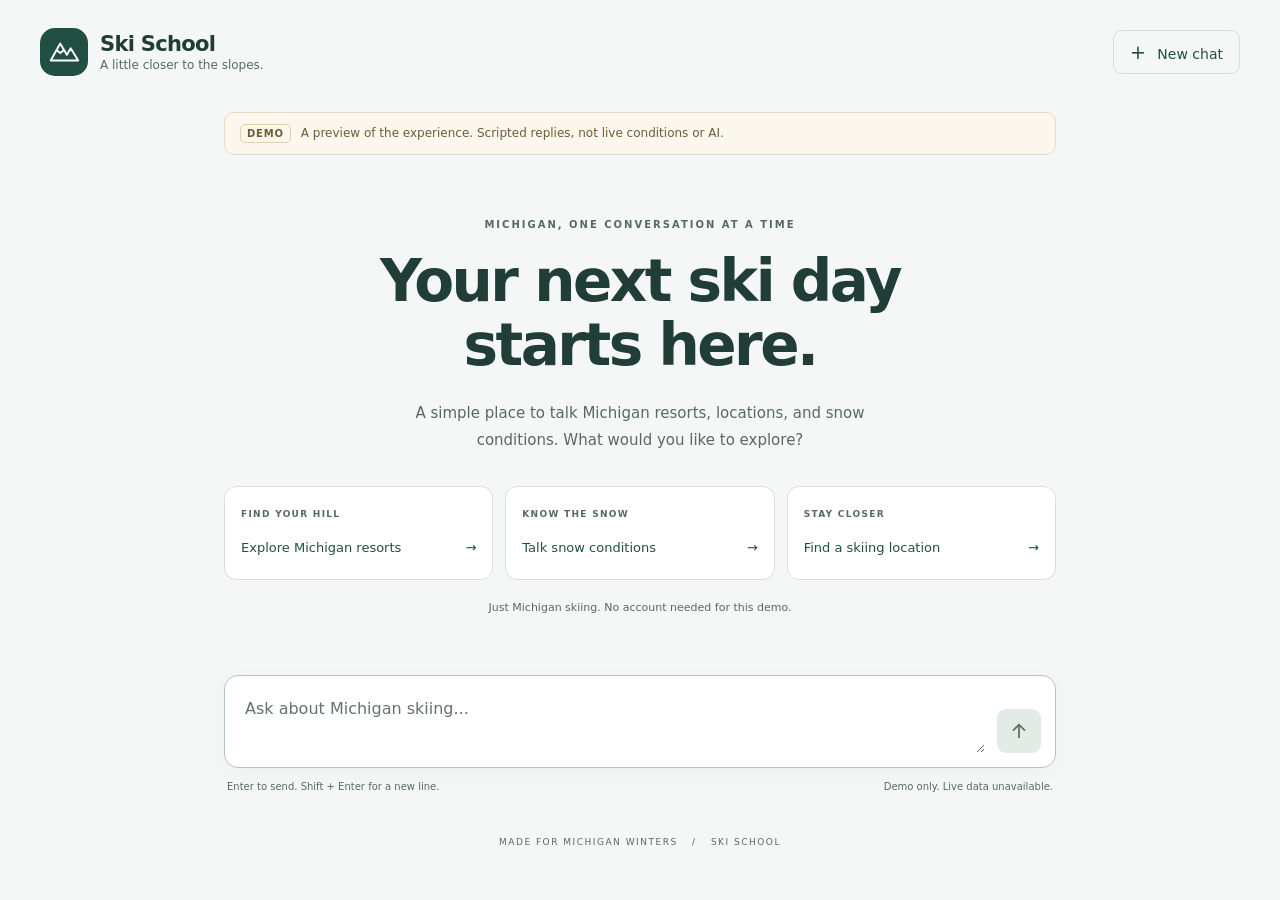
==== src/frontend/index.html @ 6df05724 "Add Michigan skiing chat UI mockup Co-authored-by: Copilot <223556219+Copilot@users.noreply.github.c" ====
<!doctype html>
<html lang="en">
  <head>
    <meta charset="utf-8">
    <meta name="viewport" content="width=device-width, initial-scale=1">
    <meta name="theme-color" content="#f5f7f6">
    <title>Ski School | Michigan skiing chat</title>
    <link rel="icon" href="data:,">
    <link rel="stylesheet" href="./styles.css">
    <script src="./app.js" defer></script>
  </head>
  <body>
    <header class="site-header">
      <a class="brand" href="./" aria-label="Ski School home">
        <span class="brand-mark" aria-hidden="true">
          <svg viewBox="0 0 40 40" fill="none">
            <path d="m6 29 10-18 7 12 4-7 8 13H6Z" stroke="currentColor" stroke-width="2" stroke-linejoin="round"/>
            <path d="m12 18 4 3 4-3" stroke="currentColor" stroke-width="2"/>
          </svg>
        </span>
        <span><span class="brand-name">Ski School</span><span class="brand-subtitle">A little closer to the slopes.</span></span>
      </a>
      <button id="reset" class="reset-button" type="button">
        <span aria-hidden="true">+</span> New chat
      </button>
    </header>

    <main class="chat-shell">
      <div class="demo-banner">
        <span class="demo-badge">Demo</span>
        <p>A preview of the experience. Scripted replies, not live conditions or AI.</p>
      </div>

      <section id="welcome" class="welcome" aria-labelledby="welcome-title">
        <p class="eyebrow">MICHIGAN, ONE CONVERSATION AT A TIME</p>
        <h1 id="welcome-title">Your next ski day<br>starts here.</h1>
        <p class="welcome-copy">A simple place to talk Michigan resorts, locations, and snow conditions. What would you like to explore?</p>
        <div class="suggestions" aria-label="Suggested prompts">
          <button class="suggestion" type="button" data-prompt="Help me explore Michigan ski resorts.">
            <span class="suggestion-category">FIND YOUR HILL</span>
            <span>Explore Michigan resorts <span aria-hidden="true">&rarr;</span></span>
          </button>
          <button class="suggestion" type="button" data-prompt="What should I check about snow conditions in Michigan?">
            <span class="suggestion-category">KNOW THE SNOW</span>
            <span>Talk snow conditions <span aria-hidden="true">&rarr;</span></span>
          </button>
          <button class="suggestion" type="button" data-prompt="Help me narrow down a skiing location in Michigan.">
            <span class="suggestion-category">STAY CLOSER</span>
            <span>Find a skiing location <span aria-hidden="true">&rarr;</span></span>
          </button>
        </div>
        <p class="welcome-note">Just Michigan skiing. No account needed for this demo.</p>
      </section>

      <section id="conversation" class="conversation" aria-label="Chat conversation" hidden>
        <h1 class="sr-only">Michigan skiing chat</h1>
        <div id="messages" role="log" aria-label="Messages" aria-live="polite" aria-relevant="additions"></div>
      </section>

      <div class="composer-area">
        <p id="reply-status" class="reply-status" role="status" aria-live="polite"></p>
        <form id="chat-form" class="composer">
          <label class="sr-only" for="message">Your message about Michigan skiing</label>
          <textarea id="message" name="message" rows="2" maxlength="2000" placeholder="Ask about Michigan skiing..." aria-describedby="composer-help" required></textarea>
          <button id="send" class="send-button" type="submit" aria-label="Send message" disabled>
            <svg viewBox="0 0 24 24" fill="none" aria-hidden="true">
              <path d="M12 19V5m-6 6 6-6 6 6" stroke="currentColor" stroke-width="2" stroke-linecap="round" stroke-linejoin="round"/>
            </svg>
          </button>
        </form>
        <div id="composer-help" class="composer-help">
          <span>Enter to send. Shift + Enter for a new line.</span>
          <span>Demo only. Live data unavailable.</span>
        </div>
      </div>
    </main>
    <footer class="site-footer">MADE FOR MICHIGAN WINTERS <span aria-hidden="true">/</span> SKI SCHOOL</footer>
    <noscript><p class="noscript-notice">This chat demo needs JavaScript. Enable it to try the suggested prompts and scripted replies.</p></noscript>
  </body>
</html>
---- src/frontend/styles.css ----
:root {
  color-scheme: light;
  font-family: system-ui, -apple-system, BlinkMacSystemFont, "Segoe UI", sans-serif;
  color: #203d38;
  background: #f5f7f6;
  font-synthesis: none;
  --muted: #566a63;
  --green: #214f43;
  --border: #d7e0da;
}

* { box-sizing: border-box; }
body { margin: 0; min-height: 100vh; min-height: 100dvh; }
button, textarea { font: inherit; }
button, a, textarea { -webkit-tap-highlight-color: transparent; }
button { cursor: pointer; }
button:disabled { cursor: default; }
button:focus-visible, a:focus-visible, textarea:focus-visible {
  outline: 3px solid #ac5c27;
  outline-offset: 4px;
}
[hidden] { display: none !important; }

.site-header {
  max-width: 1280px;
  margin: auto;
  padding: 28px 40px;
  display: flex;
  align-items: center;
  justify-content: space-between;
  gap: 20px;
}
.brand { display: flex; align-items: center; gap: 12px; color: inherit; text-decoration: none; }
.brand-mark { width: 48px; height: 48px; border-radius: 15px; background: var(--green); color: #fff; padding: 5px; }
.brand-mark svg { width: 100%; height: 100%; }
.brand-name { display: block; font-size: 21px; font-weight: 750; letter-spacing: -.7px; }
.brand-subtitle { display: block; font-size: 12px; color: var(--muted); margin-top: 2px; }
.reset-button { border: 1px solid var(--border); background: transparent; color: var(--green); padding: 10px 16px; border-radius: 9px; font-size: 14px; white-space: nowrap; min-height: 44px; }
.reset-button span { font-size: 19px; margin-right: 7px; }
.reset-button:hover { background: #e7eee9; }

.chat-shell { max-width: 880px; padding: 8px 24px 0; margin: auto; }
.demo-banner { display: flex; gap: 10px; align-items: center; border: 1px solid #e5dbc6; background: #fbf7ed; padding: 11px 15px; border-radius: 10px; }
.demo-banner p { margin: 0; font-size: 12px; line-height: 1.6; color: #6f5b36; }
.demo-badge { border: 1px solid #dfcfac; border-radius: 5px; font-size: 10px; font-weight: 750; text-transform: uppercase; letter-spacing: .8px; padding: 3px 6px; color: #6f5b36; }
.welcome { padding: 64px 0 20px; text-align: center; }
.eyebrow { font-size: 10px; font-weight: 750; letter-spacing: 2px; color: var(--muted); margin: 0 0 20px; }
h1 { margin: 0; font-size: clamp(36px, 5vw, 58px); line-height: 1.1; font-weight: 650; letter-spacing: -2.5px; }
.welcome-copy { max-width: 480px; margin: 22px auto 32px; font-size: 15px; line-height: 1.8; color: var(--muted); }
.suggestions { display: grid; grid-template-columns: repeat(3, 1fr); gap: 12px; text-align: left; }
.suggestion { display: flex; flex-direction: column; gap: 17px; padding: 20px 16px; border: 1px solid var(--border); border-radius: 12px; background: #fff; color: var(--green); text-align: left; font-size: 13px; line-height: 1.6; }
.suggestion:hover:not(:disabled) { background: #edf3ee; border-color: #9fb6a8; }
.suggestion > span:last-child { display: flex; justify-content: space-between; gap: 10px; width: 100%; }
.suggestion-category { color: var(--muted); font-size: 9px; font-weight: 750; letter-spacing: 1.3px; }
.welcome-note { color: var(--muted); font-size: 11px; margin: 21px 0 0; }
.conversation { padding: 28px 0 0; }
.message { max-width: 90%; margin-bottom: 24px; }
.message-label { font-size: 11px; font-weight: 750; margin: 0 0 8px 2px; color: var(--muted); }
.message-body { margin: 0; padding: 19px 22px; background: #fff; border: 1px solid var(--border); border-radius: 3px 16px 16px; line-height: 1.8; font-size: 14px; white-space: pre-wrap; overflow-wrap: anywhere; }
.message-user { margin-left: auto; }
.message-user .message-label { text-align: right; }
.message-user .message-body { background: #e7eee9; border-color: #d3ded5; border-radius: 16px 3px 16px 16px; }
.composer-area { position: sticky; bottom: 0; padding: 12px 0 16px; background: #f5f7f6; }
.reply-status { min-height: 19px; margin: 0 0 10px; font-size: 12px; color: var(--muted); }
.composer { display: flex; gap: 12px; align-items: flex-end; background: #fff; padding: 14px; border: 1px solid #b5c7bb; border-radius: 14px; box-shadow: 0 5px 20px #203d3808; }
textarea { display: block; flex: 1; min-width: 0; resize: vertical; max-height: 240px; min-height: 48px; border: 0; background: transparent; padding: 6px; color: #203d38; line-height: 1.6; font-size: 16px; }
textarea::placeholder { color: #64736c; }
.send-button { display: grid; place-items: center; width: 44px; height: 44px; flex-shrink: 0; border: 0; border-radius: 9px; color: #fff; background: var(--green); }
.send-button svg { width: 22px; height: 22px; }
.send-button:hover:not(:disabled) { background: #163d32; }
.send-button:disabled { background: #e4eae6; color: #64736c; }
.composer-help { display: flex; flex-wrap: wrap; justify-content: space-between; gap: 6px 16px; font-size: 10px; line-height: 1.6; color: var(--muted); padding: 11px 3px 0; }
.site-footer { text-align: center; font-size: 9px; letter-spacing: 1.5px; color: var(--muted); padding: 26px 20px; }
.site-footer span { margin: 0 10px; }
.noscript-notice { padding: 16px; text-align: center; color: #6f5b36; background: #fbf7ed; }
.sr-only { position: absolute; width: 1px; height: 1px; padding: 0; margin: -1px; overflow: hidden; clip-path: inset(50%); white-space: nowrap; border: 0; }

@media (max-width: 600px) {
  .site-header { padding: 20px; gap: 10px; }
  .brand { gap: 9px; }
  .brand-mark { width: 40px; height: 40px; border-radius: 12px; }
  .brand-name { font-size: 19px; }
  .brand-subtitle { display: none; }
  .reset-button { padding: 8px 12px; font-size: 12px; }
  .chat-shell { padding: 4px 18px 0; }
  .demo-banner { align-items: flex-start; padding: 10px; }
  .demo-badge { margin-top: 2px; }
  .welcome { padding-top: 38px; }
  .eyebrow { font-size: 9px; letter-spacing: 1.3px; }
  h1 { letter-spacing: -1.5px; }
  .welcome-copy { font-size: 14px; margin: 18px auto 24px; }
  .suggestions { grid-template-columns: 1fr; gap: 8px; }
  .suggestion { padding: 14px 16px; gap: 5px; }
  .message { max-width: 96%; }
  .message-body { padding: 16px; }
  .composer { padding: 10px; gap: 8px; }
  .composer-help { font-size: 10px; }
  .site-footer { padding-top: 12px; font-size: 8px; letter-spacing: 1px; }
}
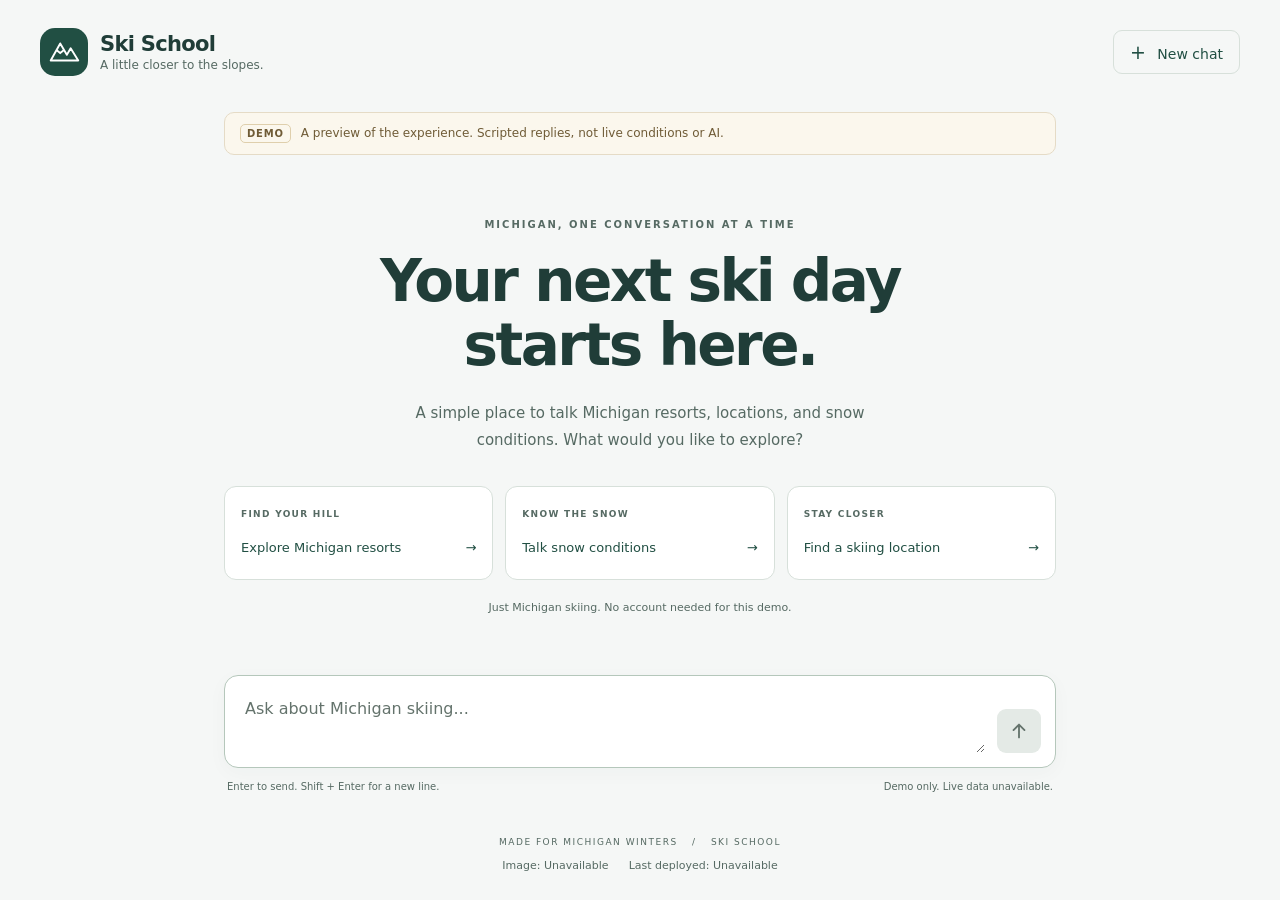
==== commit 533192a5: "Show deployment metadata in frontend Co-authored-by: Copilot <223556219+Copilot@users.noreply.github" ====
--- a/src/frontend/index.html
+++ b/src/frontend/index.html
@@ -74,7 +74,13 @@
         </div>
       </div>
     </main>
-    <footer class="site-footer">MADE FOR MICHIGAN WINTERS <span aria-hidden="true">/</span> SKI SCHOOL</footer>
+    <footer class="site-footer">
+      <div>MADE FOR MICHIGAN WINTERS <span aria-hidden="true">/</span> SKI SCHOOL</div>
+      <div class="deployment-info" aria-label="Deployment information">
+        <span>Image: <span id="deployment-image">Unavailable</span></span>
+        <span>Last deployed: <time id="deployment-time">Unavailable</time></span>
+      </div>
+    </footer>
     <noscript><p class="noscript-notice">This chat demo needs JavaScript. Enable it to try the suggested prompts and scripted replies.</p></noscript>
   </body>
 </html>
--- a/src/frontend/styles.css
+++ b/src/frontend/styles.css
@@ -71,7 +71,8 @@
 .send-button:disabled { background: #e4eae6; color: #64736c; }
 .composer-help { display: flex; flex-wrap: wrap; justify-content: space-between; gap: 6px 16px; font-size: 10px; line-height: 1.6; color: var(--muted); padding: 11px 3px 0; }
 .site-footer { text-align: center; font-size: 9px; letter-spacing: 1.5px; color: var(--muted); padding: 26px 20px; }
-.site-footer span { margin: 0 10px; }
+.site-footer > div:first-child span { margin: 0 10px; }
+.deployment-info { display: flex; flex-wrap: wrap; justify-content: center; gap: 6px 20px; margin-top: 12px; font-size: 11px; letter-spacing: normal; overflow-wrap: anywhere; }
 .noscript-notice { padding: 16px; text-align: center; color: #6f5b36; background: #fbf7ed; }
 .sr-only { position: absolute; width: 1px; height: 1px; padding: 0; margin: -1px; overflow: hidden; clip-path: inset(50%); white-space: nowrap; border: 0; }
 
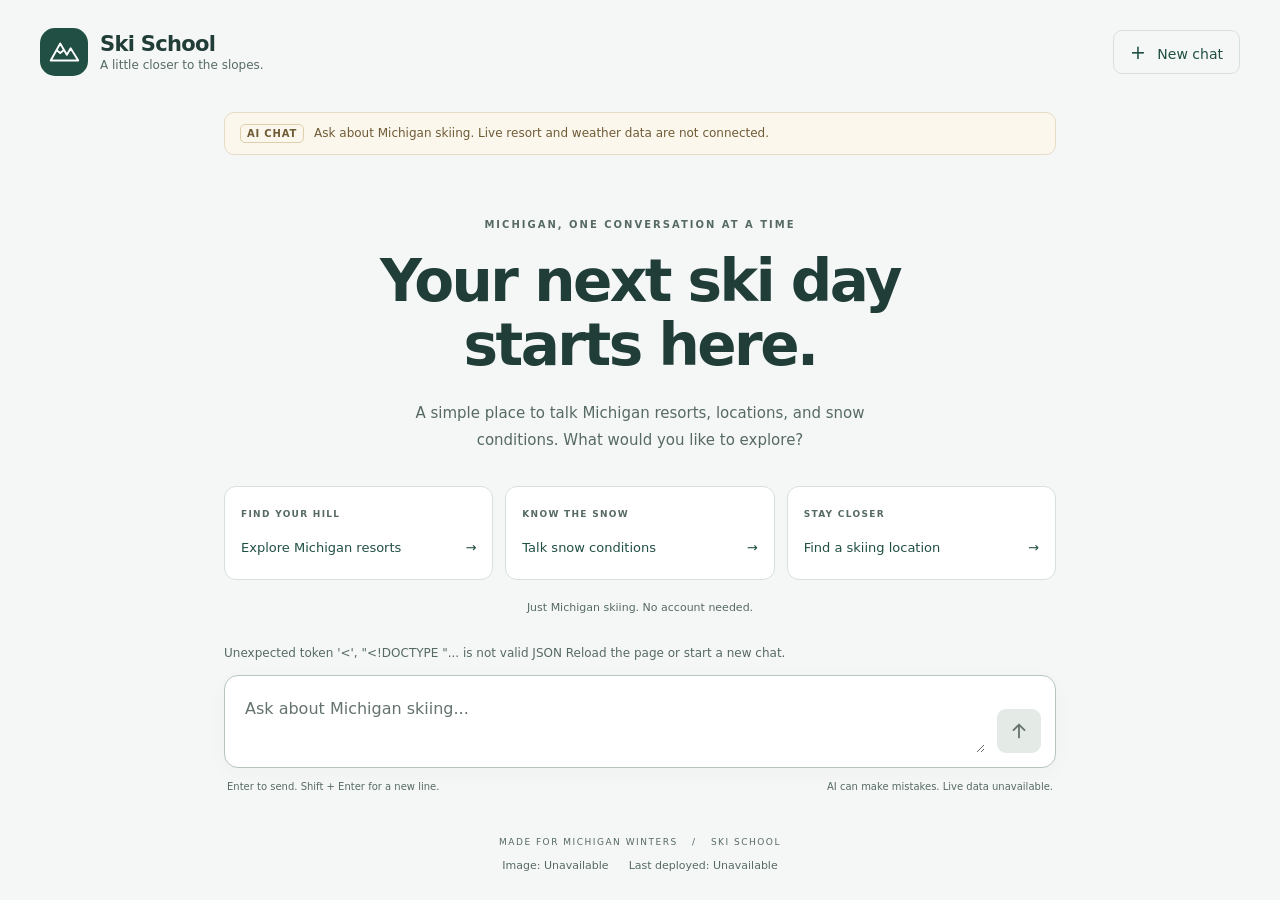
==== commit 9ed73272: "Connect frontend chat to hosted agent Co-authored-by: Copilot App <223556219+Copilot@users.noreply.g" ====
--- a/src/frontend/index.html
+++ b/src/frontend/index.html
@@ -27,8 +27,8 @@
 
     <main class="chat-shell">
       <div class="demo-banner">
-        <span class="demo-badge">Demo</span>
-        <p>A preview of the experience. Scripted replies, not live conditions or AI.</p>
+        <span class="demo-badge">AI chat</span>
+        <p>Ask about Michigan skiing. Live resort and weather data are not connected.</p>
       </div>
 
       <section id="welcome" class="welcome" aria-labelledby="welcome-title">
@@ -49,7 +49,7 @@
             <span>Find a skiing location <span aria-hidden="true">&rarr;</span></span>
           </button>
         </div>
-        <p class="welcome-note">Just Michigan skiing. No account needed for this demo.</p>
+        <p class="welcome-note">Just Michigan skiing. No account needed.</p>
       </section>
 
       <section id="conversation" class="conversation" aria-label="Chat conversation" hidden>
@@ -70,7 +70,7 @@
         </form>
         <div id="composer-help" class="composer-help">
           <span>Enter to send. Shift + Enter for a new line.</span>
-          <span>Demo only. Live data unavailable.</span>
+          <span>AI can make mistakes. Live data unavailable.</span>
         </div>
       </div>
     </main>
@@ -81,6 +81,6 @@
         <span>Last deployed: <time id="deployment-time">Unavailable</time></span>
       </div>
     </footer>
-    <noscript><p class="noscript-notice">This chat demo needs JavaScript. Enable it to try the suggested prompts and scripted replies.</p></noscript>
+    <noscript><p class="noscript-notice">This chat needs JavaScript. Enable it to send a message.</p></noscript>
   </body>
 </html>
